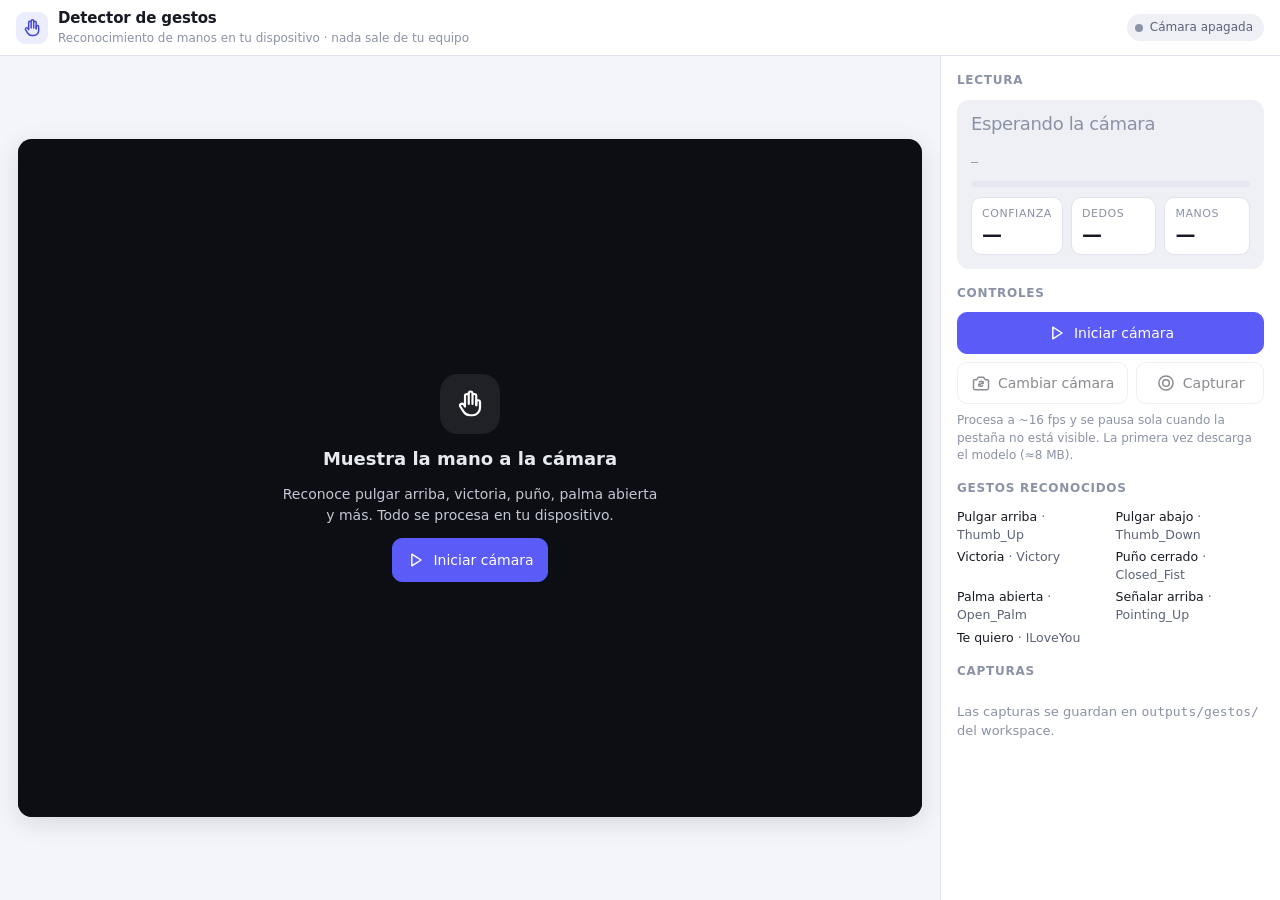
==== pixagent/miniapps/detector-gestos/index.html @ ebb4f2e2 "Mini apps integradas e interfaz de informes: estado intermedio (en desarrollo) Instantánea del traba" ====
<!doctype html>
<html lang="es">
<head>
<meta charset="utf-8">
<meta name="viewport" content="width=device-width, initial-scale=1, viewport-fit=cover">
<meta name="theme-color" content="#5b5bf7">
<title>Detector de gestos</title>
<link rel="stylesheet" href="app.css">
</head>
<body>
<svg width="0" height="0" style="position:absolute" aria-hidden="true">
  <defs>
    <symbol id="i-hand" viewBox="0 0 24 24"><path d="M8 13V5.5a1.5 1.5 0 0 1 3 0V12m0-7.5v-1a1.5 1.5 0 0 1 3 0V12m0-6.5a1.5 1.5 0 0 1 3 0V13"/><path d="M17 13v-2.5a1.5 1.5 0 0 1 3 0V15a6 6 0 0 1-6 6h-2a6 6 0 0 1-5-2.7L4.2 14a1.6 1.6 0 0 1 2.6-1.8L8 14"/></symbol>
    <symbol id="i-camera" viewBox="0 0 24 24"><path d="M4 8h3l2-3h6l2 3h3a1 1 0 0 1 1 1v9a2 2 0 0 1-2 2H5a2 2 0 0 1-2-2V9a1 1 0 0 1 1-1Z"/><circle cx="12" cy="13" r="3.5"/></symbol>
    <symbol id="i-camera-off" viewBox="0 0 24 24"><path d="M3 3l18 18"/><path d="M9.5 5h5l2 3h3a1 1 0 0 1 1 1v8M17 19H5a2 2 0 0 1-2-2V9a1 1 0 0 1 1-1h2"/><path d="M9.6 10.6a3.5 3.5 0 0 0 4.8 4.8"/></symbol>
    <symbol id="i-switch" viewBox="0 0 24 24"><path d="M4 8h3l2-3h6l2 3h3a1 1 0 0 1 1 1v9a2 2 0 0 1-2 2H5a2 2 0 0 1-2-2V9a1 1 0 0 1 1-1Z"/><path d="M9.5 13.5a2.5 2.5 0 0 0 4.3 1.7M14.5 12.5a2.5 2.5 0 0 0-4.3-1.7"/><path d="M14.5 10.5v2h-2M9.5 15.5v-2h2"/></symbol>
    <symbol id="i-snap" viewBox="0 0 24 24"><circle cx="12" cy="12" r="8.5"/><circle cx="12" cy="12" r="4"/></symbol>
    <symbol id="i-stop" viewBox="0 0 24 24"><rect x="6" y="6" width="12" height="12" rx="2"/></symbol>
    <symbol id="i-play" viewBox="0 0 24 24"><path d="M7 5v14l11-7z"/></symbol>
    <symbol id="i-pin" viewBox="0 0 24 24"><path d="M9 4h6l-1 6 3 3v2H7v-2l3-3z"/><path d="M12 15v6"/></symbol>
    <symbol id="i-open" viewBox="0 0 24 24"><path d="M14 4h6v6M20 4l-9 9"/><path d="M19 14v5a1 1 0 0 1-1 1H5a1 1 0 0 1-1-1V6a1 1 0 0 1 1-1h5"/></symbol>
    <symbol id="i-alert" viewBox="0 0 24 24"><path d="M12 4 2.5 20h19L12 4Z"/><path d="M12 10v4m0 3v.5"/></symbol>
    <symbol id="i-wifi-off" viewBox="0 0 24 24"><path d="M3 3l18 18"/><path d="M5 10.5a11 11 0 0 1 3.4-2.3M12 6a11 11 0 0 1 7 2.5M8.5 14a6 6 0 0 1 2.5-1.3M15.5 14a6 6 0 0 0-1.2-.8"/><circle cx="12" cy="18" r="1"/></symbol>
    <symbol id="i-pause" viewBox="0 0 24 24"><path d="M8 5v14M16 5v14"/></symbol>
    <symbol id="i-trash" viewBox="0 0 24 24"><path d="M4 7h16M9 7V4h6v3M6 7l1 13h10l1-13"/></symbol>
  </defs>
</svg>

<div id="app">
  <header class="topbar">
    <div class="brand">
      <span class="mark"><svg class="i"><use href="#i-hand"/></svg></span>
      <div><h1>Detector de gestos</h1><small>Reconocimiento de manos en tu dispositivo · nada sale de tu equipo</small></div>
    </div>
    <div class="status" id="status" data-s="idle"><span class="dot"></span><span class="txt" id="statusTxt">Cámara apagada</span></div>
  </header>

  <div class="main">
    <div class="stage-wrap">
      <div class="stage mirror" id="stage">
        <video id="video" playsinline muted autoplay></video>
        <canvas id="overlay"></canvas>
        <div class="hud" id="hud" hidden><span id="hudFps">— fps</span><span id="hudRes">—</span></div>
        <div class="gesture-pill" id="pill"></div>
        <div class="overlay" id="ov">
          <div class="box" id="ovBox"></div>
        </div>
      </div>
    </div>

    <aside class="side">
      <section class="block">
        <h2>Lectura</h2>
        <div class="reading">
          <div class="g none" id="gName">Esperando la cámara</div>
          <div class="raw" id="gRaw">—</div>
          <div class="meter" aria-hidden="true"><i id="gBar"></i></div>
          <div class="stats">
            <div class="stat"><div class="l">Confianza</div><div class="v" id="sConf">—</div></div>
            <div class="stat"><div class="l">Dedos</div><div class="v" id="sFingers">—</div></div>
            <div class="stat"><div class="l">Manos</div><div class="v" id="sHands">—</div></div>
          </div>
        </div>
      </section>

      <section class="block">
        <h2>Controles</h2>
        <div class="controls">
          <button class="btn primary span2" id="btnStart" type="button"><svg class="i"><use href="#i-play"/></svg> Iniciar cámara</button>
          <button class="btn" id="btnSwitch" type="button" disabled><svg class="i"><use href="#i-switch"/></svg> Cambiar cámara</button>
          <button class="btn" id="btnSnap" type="button" disabled><svg class="i"><use href="#i-snap"/></svg> Capturar</button>
        </div>
        <p class="hint" style="color:var(--text-3);font-size:12px;margin:8px 0 0">Procesa a ~16 fps y se pausa sola cuando la pestaña no está visible. La primera vez descarga el modelo (≈8 MB).</p>
      </section>

      <section class="block">
        <h2>Gestos reconocidos</h2>
        <div class="legend">
          <span><b>Pulgar arriba</b> · Thumb_Up</span><span><b>Pulgar abajo</b> · Thumb_Down</span>
          <span><b>Victoria</b> · Victory</span><span><b>Puño cerrado</b> · Closed_Fist</span>
          <span><b>Palma abierta</b> · Open_Palm</span><span><b>Señalar arriba</b> · Pointing_Up</span>
          <span><b>Te quiero</b> · ILoveYou</span>
        </div>
      </section>

      <section class="block">
        <h2>Capturas <span id="capCount" style="text-transform:none;letter-spacing:0;color:var(--text-2);font-weight:500"></span></h2>
        <div class="caps" id="caps"></div>
        <p class="caps-empty" id="capsEmpty">Las capturas se guardan en <code>outputs/gestos/</code> del workspace.</p>
      </section>
    </aside>
  </div>
</div>
<div class="toast" id="toast" role="status" aria-live="polite"></div>

<script src="/static/pixagent-sdk.js"></script>
<script src="app.js"></script>
</body>
</html>
---- pixagent/miniapps/detector-gestos/app.css ----
/* Detector de gestos — lenguaje visual compartido de las mini apps de PixAgent.
   Disposición: barra superior con estado · escenario de vídeo con superposición · panel lateral de lectura y capturas. */
:root {
  --bg: #f4f5fa; --surface: #ffffff; --surface-2: #eef0f6; --surface-3: #e4e7f0;
  --text: #171a24; --text-2: #5c6378; --text-3: #8b92a6;
  --border: #e0e3ec; --border-strong: #c9cdda;
  --accent: #5b5bf7; --accent-hover: #4a4ae0; --accent-soft: #ecedfe; --accent-text: #4343d8; --on-accent: #ffffff;
  --ok: #17923f; --ok-soft: #e3f6e9; --warn: #b26a00; --warn-soft: #fff3dd; --err: #d1343a; --err-soft: #fdeaea;
  --shadow-1: 0 1px 2px rgba(23, 26, 36, .05), 0 2px 8px rgba(23, 26, 36, .05);
  --shadow-2: 0 6px 24px rgba(23, 26, 36, .12);
  --r-sm: 8px; --r: 12px; --r-lg: 14px;
  --font: -apple-system, BlinkMacSystemFont, "Segoe UI Variable", "Segoe UI", Roboto, system-ui, sans-serif;
  --mono: ui-monospace, "SF Mono", "Cascadia Code", Menlo, Consolas, monospace;
  --focus: 0 0 0 3px rgba(91, 91, 247, .35);
  --paper-bg: #d9dce6;
  --safe-t: env(safe-area-inset-top, 0px); --safe-b: env(safe-area-inset-bottom, 0px);
  --safe-l: env(safe-area-inset-left, 0px); --safe-r: env(safe-area-inset-right, 0px);
  --dur: 150ms;
  color-scheme: light;
}
@media (prefers-color-scheme: dark) {
  :root:not([data-theme="light"]) {
    --bg: #0e1017; --surface: #161925; --surface-2: #1d2130; --surface-3: #262b3c;
    --text: #e7e9f1; --text-2: #a3a9bb; --text-3: #737a8e;
    --border: #2a2f40; --border-strong: #3b4157;
    --accent: #7c7cff; --accent-hover: #9393ff; --accent-soft: #232648; --accent-text: #a9a9ff; --on-accent: #ffffff;
    --ok: #3ccf6d; --ok-soft: #14301f; --warn: #f2b141; --warn-soft: #33270f; --err: #f2676c; --err-soft: #3a1a1c;
    --shadow-1: 0 1px 2px rgba(0, 0, 0, .3); --shadow-2: 0 8px 28px rgba(0, 0, 0, .45);
    --focus: 0 0 0 3px rgba(124, 124, 255, .45);
    --paper-bg: #0a0c12;
    color-scheme: dark;
  }
}
:root[data-theme="dark"] {
  --bg: #0e1017; --surface: #161925; --surface-2: #1d2130; --surface-3: #262b3c;
  --text: #e7e9f1; --text-2: #a3a9bb; --text-3: #737a8e;
  --border: #2a2f40; --border-strong: #3b4157;
  --accent: #7c7cff; --accent-hover: #9393ff; --accent-soft: #232648; --accent-text: #a9a9ff; --on-accent: #ffffff;
  --ok: #3ccf6d; --ok-soft: #14301f; --warn: #f2b141; --warn-soft: #33270f; --err: #f2676c; --err-soft: #3a1a1c;
  --shadow-1: 0 1px 2px rgba(0, 0, 0, .3); --shadow-2: 0 8px 28px rgba(0, 0, 0, .45);
  --focus: 0 0 0 3px rgba(124, 124, 255, .45);
  --paper-bg: #0a0c12;
  color-scheme: dark;
}

* { box-sizing: border-box; -webkit-tap-highlight-color: transparent; }
html, body { margin: 0; height: 100%; }
body {
  background: var(--bg); color: var(--text); font: 14px/1.45 var(--font);
  -webkit-text-size-adjust: 100%; overflow: hidden; overscroll-behavior: none;
}
button, input, select, textarea { font: inherit; color: inherit; }
button { cursor: pointer; }
[hidden] { display: none !important; }
svg.i { width: 20px; height: 20px; stroke: currentColor; fill: none; stroke-width: 1.75; stroke-linecap: round; stroke-linejoin: round; flex: none; }
svg.i.sm { width: 16px; height: 16px; }
:focus-visible { outline: none; box-shadow: var(--focus); }
.sr { position: absolute; width: 1px; height: 1px; overflow: hidden; clip: rect(0 0 0 0); white-space: nowrap; }
/* Botones */
.btn {
  display: inline-flex; align-items: center; justify-content: center; gap: 7px; min-height: 38px; padding: 8px 13px;
  border-radius: 10px; border: 1px solid var(--border); background: var(--surface); color: var(--text); font-weight: 500;
  text-decoration: none; touch-action: manipulation; white-space: nowrap; transition: background var(--dur), border-color var(--dur), color var(--dur), transform var(--dur);
}
.btn:hover { border-color: var(--border-strong); background: var(--surface-2); }
.btn:active { transform: translateY(1px); }
.btn:disabled { opacity: .5; pointer-events: none; }
.btn.primary { background: var(--accent); border-color: var(--accent); color: var(--on-accent); }
.btn.primary:hover { background: var(--accent-hover); border-color: var(--accent-hover); }
.btn.soft { background: var(--accent-soft); border-color: transparent; color: var(--accent-text); }
.btn.soft:hover { background: var(--accent-soft); filter: brightness(.97); }
.btn.ghost { border-color: transparent; background: transparent; color: var(--text-2); }
.btn.ghost:hover { background: var(--surface-2); color: var(--text); }
.btn.icon { padding: 0; width: 38px; }
.btn.sm { min-height: 32px; padding: 5px 10px; font-size: 13px; border-radius: 8px; }
.btn.sm.icon { width: 32px; }
.btn.danger:hover { color: var(--err); border-color: var(--err); }
.btn.block { width: 100%; }

/* Campos */
.field { display: flex; flex-direction: column; gap: 5px; min-width: 0; }
.field > label, .lbl { font-size: 12px; font-weight: 500; color: var(--text-2); }
.inp, .sel, textarea.inp {
  width: 100%; min-height: 38px; padding: 7px 10px; border-radius: 9px; border: 1px solid var(--border);
  background: var(--surface); color: var(--text); transition: border-color var(--dur), box-shadow var(--dur);
}
.inp:focus, .sel:focus, textarea.inp:focus { outline: none; border-color: var(--accent); box-shadow: var(--focus); }
.inp::placeholder { color: var(--text-3); }
.sel { appearance: none; -webkit-appearance: none; padding-right: 30px;
  background-image: url("data:image/svg+xml,%3Csvg xmlns='http://www.w3.org/2000/svg' width='16' height='16' viewBox='0 0 24 24' fill='none' stroke='%238b92a6' stroke-width='2' stroke-linecap='round' stroke-linejoin='round'%3E%3Cpath d='m6 9 6 6 6-6'/%3E%3C/svg%3E");
  background-repeat: no-repeat; background-position: right 9px center; }
.row { display: grid; grid-template-columns: 1fr 1fr; gap: 10px; }
.row.three { grid-template-columns: 1fr 1fr 1fr; }
.stack { display: flex; flex-direction: column; gap: 10px; }

/* Segmentos */
.seg { display: inline-flex; width: 100%; border: 1px solid var(--border); border-radius: 9px; overflow: hidden; background: var(--surface); }
.seg button { flex: 1; min-height: 36px; border: 0; background: transparent; color: var(--text-2); font-weight: 500; padding: 0 8px; border-right: 1px solid var(--border); transition: background var(--dur), color var(--dur); }
.seg button:last-child { border-right: 0; }
.seg button[aria-pressed="true"] { background: var(--accent-soft); color: var(--accent-text); }
.seg button:focus-visible { box-shadow: inset var(--focus); }
/* Interruptor */
.switch { display: flex; align-items: center; justify-content: space-between; gap: 10px; min-height: 38px; }
.switch input { position: absolute; opacity: 0; width: 0; height: 0; }
.switch .track { width: 40px; height: 24px; border-radius: 999px; background: var(--border-strong); position: relative; transition: background var(--dur); flex: none; }
.switch .track::after { content: ""; position: absolute; top: 3px; left: 3px; width: 18px; height: 18px; border-radius: 50%; background: #fff; transition: transform var(--dur); box-shadow: 0 1px 2px rgba(0,0,0,.25); }
.switch input:checked + .track { background: var(--accent); }
.switch input:checked + .track::after { transform: translateX(16px); }
.switch input:focus-visible + .track { box-shadow: var(--focus); }
/* ---- Resultado / avisos ---- */
.notice { border-radius: var(--r); padding: 12px 14px; font-size: 13px; display: flex; gap: 10px; align-items: flex-start; border: 1px solid var(--border); background: var(--surface-2); }
.notice.ok { background: var(--ok-soft); border-color: transparent; color: var(--text); }
.notice.err { background: var(--err-soft); border-color: transparent; }
.notice.err svg { color: var(--err); }
.notice.ok svg { color: var(--ok); }
.notice .body { flex: 1; min-width: 0; }
.notice .body b { display: block; margin-bottom: 2px; }
.notice .body .acts { display: flex; gap: 8px; flex-wrap: wrap; margin-top: 10px; }
.notice .close { border: 0; background: transparent; color: var(--text-3); padding: 2px; display: grid; place-items: center; }
.spin { width: 18px; height: 18px; border: 2px solid var(--border-strong); border-top-color: var(--accent); border-radius: 50%; animation: spin .8s linear infinite; flex: none; }
@keyframes spin { to { transform: rotate(360deg); } }
/* ---- Toast ---- */
.toast { position: fixed; left: 50%; bottom: calc(20px + var(--safe-b)); transform: translateX(-50%) translateY(20px); opacity: 0; background: var(--text); color: var(--bg); padding: 10px 16px; border-radius: 10px; font-size: 13px; box-shadow: var(--shadow-2); transition: opacity var(--dur), transform var(--dur); pointer-events: none; z-index: 50; max-width: calc(100vw - 32px); }
.toast.show { opacity: 1; transform: translateX(-50%) translateY(0); }

/* ---- Detector de gestos: estructura ---- */
#app { display: grid; grid-template-rows: auto 1fr; height: 100%; height: 100dvh; padding-top: var(--safe-t); }
.topbar {
  display: flex; align-items: center; gap: 10px; min-height: 54px;
  padding: 8px max(16px, var(--safe-r)) 8px max(16px, var(--safe-l));
  background: var(--surface); border-bottom: 1px solid var(--border);
}
.brand { display: flex; align-items: center; gap: 10px; min-width: 0; flex: 1; }
.brand .mark { width: 32px; height: 32px; border-radius: 9px; background: var(--accent-soft); color: var(--accent-text); display: grid; place-items: center; flex: none; }
.brand h1 { font-size: 15px; font-weight: 600; margin: 0; letter-spacing: -.01em; white-space: nowrap; }
.brand small { display: block; color: var(--text-3); font-size: 12px; font-weight: 400; white-space: nowrap; overflow: hidden; text-overflow: ellipsis; }
.status { display: inline-flex; align-items: center; gap: 7px; font-size: 12px; color: var(--text-2); background: var(--surface-2); border-radius: 999px; padding: 5px 11px 5px 8px; white-space: nowrap; }
.status .dot { width: 8px; height: 8px; border-radius: 50%; background: var(--text-3); }
.status[data-s="live"] .dot { background: var(--ok); box-shadow: 0 0 0 3px var(--ok-soft); }
.status[data-s="loading"] .dot { background: var(--warn); animation: pulse 1s infinite; }
.status[data-s="error"] .dot { background: var(--err); }
.status[data-s="paused"] .dot { background: var(--warn); }
@keyframes pulse { 50% { opacity: .35; } }

.main { display: grid; grid-template-columns: minmax(0, 1fr) 340px; min-height: 0; }
.stage-wrap { min-width: 0; min-height: 0; display: flex; align-items: center; justify-content: center; padding: 18px max(18px, var(--safe-l)) 18px max(18px, var(--safe-l)); background: var(--bg); position: relative; }
.stage { position: relative; width: 100%; max-width: 100%; max-height: 100%; aspect-ratio: 4 / 3; background: #0c0e14; border-radius: var(--r-lg); overflow: hidden; box-shadow: var(--shadow-2); }
.stage video, .stage canvas { position: absolute; inset: 0; width: 100%; height: 100%; object-fit: cover; }
.stage.mirror video, .stage.mirror canvas { transform: scaleX(-1); }
.stage .hud { position: absolute; left: 12px; top: 12px; display: flex; gap: 6px; flex-wrap: wrap; }
.stage .hud span { background: rgba(12, 14, 20, .62); color: #fff; font-size: 12px; padding: 4px 9px; border-radius: 999px; backdrop-filter: blur(6px); -webkit-backdrop-filter: blur(6px); font-variant-numeric: tabular-nums; }
.stage .gesture-pill { position: absolute; left: 50%; bottom: 14px; transform: translateX(-50%); background: rgba(12, 14, 20, .7); color: #fff; padding: 8px 16px; border-radius: 999px; font-weight: 600; font-size: 16px; white-space: nowrap; backdrop-filter: blur(6px); -webkit-backdrop-filter: blur(6px); transition: opacity var(--dur); display: none; }
.stage .gesture-pill.show { display: block; }

/* Capa de estado centrada */
.overlay { position: absolute; inset: 0; display: grid; place-items: center; padding: 20px; text-align: center; color: #e7e9f1; background: linear-gradient(180deg, rgba(12,14,20,.55), rgba(12,14,20,.85)); }
.overlay .box { max-width: 380px; display: flex; flex-direction: column; align-items: center; gap: 12px; }
.overlay .ico { width: 60px; height: 60px; border-radius: 18px; background: rgba(255,255,255,.08); display: grid; place-items: center; color: #fff; }
.overlay .ico.err { color: #ff8a8e; }
.overlay h2 { margin: 0; font-size: 18px; font-weight: 600; text-wrap: balance; }
.overlay p { margin: 0; font-size: 14px; color: #c3c7d4; line-height: 1.5; }
.overlay .btn { min-height: 44px; }
.overlay .btn.primary { background: var(--accent); border-color: var(--accent); color: #fff; }
.overlay .btn.light { background: rgba(255,255,255,.12); border-color: transparent; color: #fff; }
.overlay .btn.light:hover { background: rgba(255,255,255,.2); }
.overlay .spin { width: 28px; height: 28px; border-color: rgba(255,255,255,.25); border-top-color: #fff; }

/* Panel lateral */
.side { border-left: 1px solid var(--border); background: var(--surface); overflow-y: auto; -webkit-overflow-scrolling: touch; padding: 16px max(16px, var(--safe-r)) calc(16px + var(--safe-b)) 16px; display: flex; flex-direction: column; gap: 16px; min-height: 0; }
.block > h2 { font-size: 12px; text-transform: uppercase; letter-spacing: .06em; color: var(--text-3); font-weight: 600; margin: 0 0 10px; }
.reading { background: var(--surface-2); border-radius: var(--r); padding: 14px; display: flex; flex-direction: column; gap: 10px; }
.reading .g { font-size: 26px; font-weight: 700; letter-spacing: -.02em; line-height: 1.1; min-height: 30px; }
.reading .g.none { color: var(--text-3); font-weight: 500; font-size: 18px; }
.reading .raw { color: var(--text-3); font-size: 12px; font-family: var(--mono); }
.meter { height: 6px; border-radius: 999px; background: var(--surface-3); overflow: hidden; }
.meter > i { display: block; height: 100%; width: 0; background: var(--accent); border-radius: 999px; transition: width 120ms linear; }
.stats { display: grid; grid-template-columns: 1fr 1fr 1fr; gap: 8px; }
.stat { background: var(--surface); border: 1px solid var(--border); border-radius: 10px; padding: 8px 10px; }
.stat .l { font-size: 11px; color: var(--text-3); text-transform: uppercase; letter-spacing: .05em; }
.stat .v { font-size: 20px; font-weight: 600; font-variant-numeric: tabular-nums; line-height: 1.2; }
.stat .v small { font-size: 12px; color: var(--text-3); font-weight: 500; }
.controls { display: grid; grid-template-columns: 1fr 1fr; gap: 8px; }
.controls .btn { min-height: 42px; }
.controls .span2 { grid-column: span 2; }
.legend { display: grid; grid-template-columns: 1fr 1fr; gap: 4px 10px; font-size: 12.5px; color: var(--text-2); }
.legend span b { color: var(--text); font-weight: 500; }
.caps { display: grid; grid-template-columns: 1fr 1fr; gap: 8px; }
.cap { border: 1px solid var(--border); border-radius: 10px; overflow: hidden; background: var(--surface); display: flex; flex-direction: column; }
.cap img { width: 100%; aspect-ratio: 4 / 3; object-fit: cover; display: block; background: var(--surface-2); max-width: 100%; }
.cap .acts { display: flex; }
.cap .acts a, .cap .acts button { flex: 1; min-height: 34px; border: 0; background: transparent; color: var(--text-2); display: grid; place-items: center; text-decoration: none; border-right: 1px solid var(--border); }
.cap .acts > :last-child { border-right: 0; }
.cap .acts a:hover, .cap .acts button:hover { background: var(--surface-2); color: var(--text); }
.caps-empty { color: var(--text-3); font-size: 13px; }

/* Responsive */
@media (max-width: 900px) {
  body { font-size: 15px; }
  .topbar .status .txt { display: none; }
  .brand small { display: none; }
  .main { grid-template-columns: 1fr; grid-template-rows: auto 1fr; overflow-y: auto; -webkit-overflow-scrolling: touch; display: block; }
  .stage-wrap { padding: 12px max(12px, var(--safe-r)) 0 max(12px, var(--safe-l)); display: block; }
  .stage { aspect-ratio: 3 / 4; max-height: 62vh; max-height: 62dvh; margin: 0 auto; }
  .side { border-left: 0; padding-top: 14px; }
  .stage .gesture-pill { bottom: 12px; font-size: 15px; }
}
@media (prefers-reduced-motion: reduce) { *, *::before, *::after { transition-duration: 0ms !important; animation-duration: 0ms !important; } }
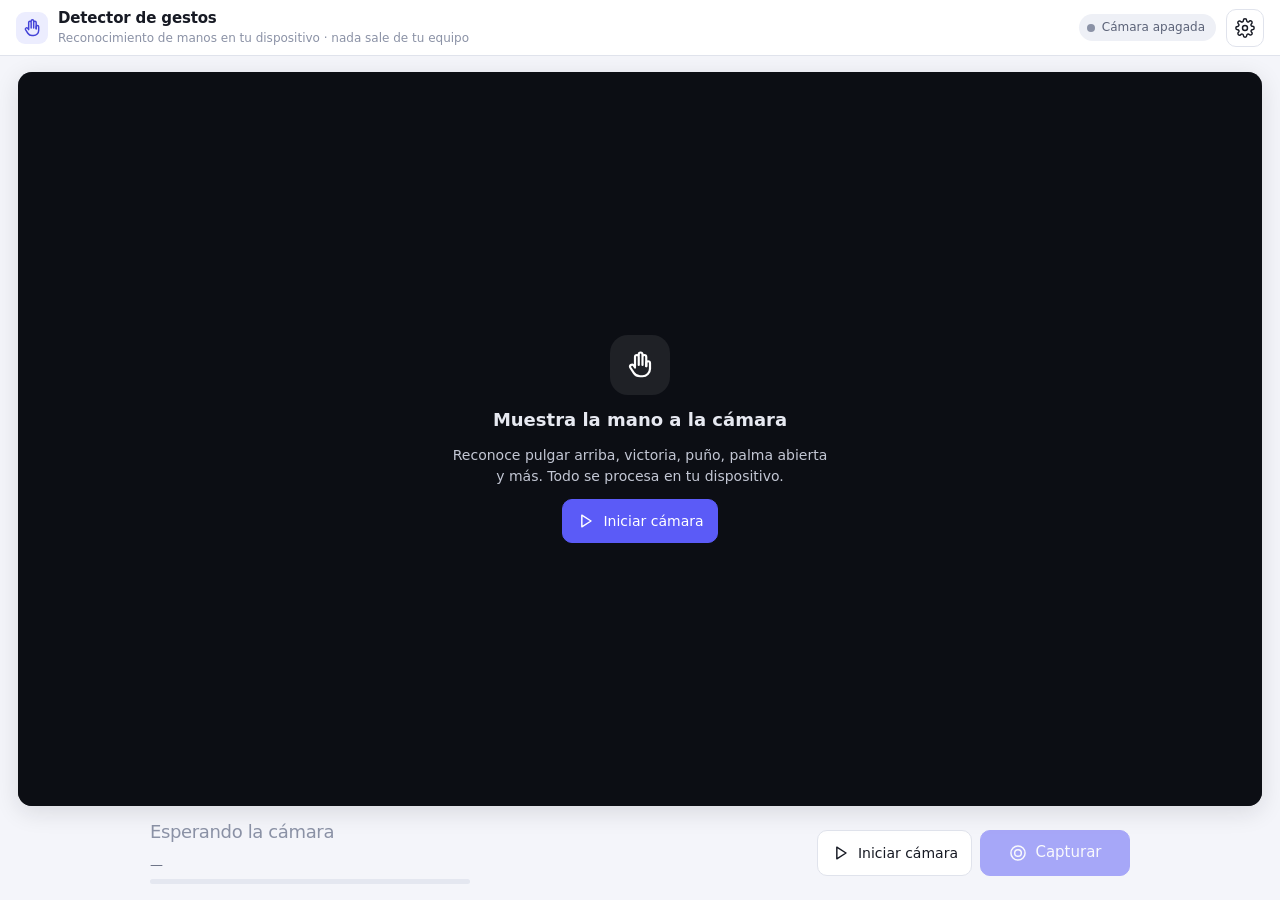
==== commit 925850cc: "Interfaces (simplificación, táctil/ratón y mini apps de IA local): estado intermedio en desarrollo C" ====
--- a/pixagent/miniapps/detector-gestos/index.html
+++ b/pixagent/miniapps/detector-gestos/index.html
@@ -23,6 +23,9 @@
     <symbol id="i-wifi-off" viewBox="0 0 24 24"><path d="M3 3l18 18"/><path d="M5 10.5a11 11 0 0 1 3.4-2.3M12 6a11 11 0 0 1 7 2.5M8.5 14a6 6 0 0 1 2.5-1.3M15.5 14a6 6 0 0 0-1.2-.8"/><circle cx="12" cy="18" r="1"/></symbol>
     <symbol id="i-pause" viewBox="0 0 24 24"><path d="M8 5v14M16 5v14"/></symbol>
     <symbol id="i-trash" viewBox="0 0 24 24"><path d="M4 7h16M9 7V4h6v3M6 7l1 13h10l1-13"/></symbol>
+    <symbol id="i-gear" viewBox="0 0 24 24"><circle cx="12" cy="12" r="3"/><path d="M19.4 15a1.7 1.7 0 0 0 .3 1.8l.1.1a2 2 0 1 1-2.8 2.8l-.1-.1a1.7 1.7 0 0 0-1.8-.3 1.7 1.7 0 0 0-1 1.5V21a2 2 0 1 1-4 0v-.1a1.7 1.7 0 0 0-1.1-1.5 1.7 1.7 0 0 0-1.8.3l-.1.1a2 2 0 1 1-2.8-2.8l.1-.1a1.7 1.7 0 0 0 .3-1.8 1.7 1.7 0 0 0-1.5-1H3a2 2 0 1 1 0-4h.1a1.7 1.7 0 0 0 1.5-1.1 1.7 1.7 0 0 0-.3-1.8l-.1-.1a2 2 0 1 1 2.8-2.8l.1.1a1.7 1.7 0 0 0 1.8.3H9a1.7 1.7 0 0 0 1-1.5V3a2 2 0 1 1 4 0v.1a1.7 1.7 0 0 0 1 1.5 1.7 1.7 0 0 0 1.8-.3l.1-.1a2 2 0 1 1 2.8 2.8l-.1.1a1.7 1.7 0 0 0-.3 1.8V9a1.7 1.7 0 0 0 1.5 1H21a2 2 0 1 1 0 4h-.1a1.7 1.7 0 0 0-1.5 1Z"/></symbol>
+    <symbol id="i-mirror" viewBox="0 0 24 24"><path d="M12 3v18"/><path d="M8 7 3 12l5 5V7zM16 7l5 5-5 5V7z"/></symbol>
+    <symbol id="i-stats" viewBox="0 0 24 24"><path d="M4 20V10M10 20V4M16 20v-7M22 20H2"/></symbol>
   </defs>
 </svg>
 
@@ -33,6 +36,22 @@
       <div><h1>Detector de gestos</h1><small>Reconocimiento de manos en tu dispositivo · nada sale de tu equipo</small></div>
     </div>
     <div class="status" id="status" data-s="idle"><span class="dot"></span><span class="txt" id="statusTxt">Cámara apagada</span></div>
+    <details class="menu" id="settings">
+      <summary class="btn icon" aria-label="Ajustes" title="Ajustes: cámara, espejo, estadísticas"><svg class="i"><use href="#i-gear"/></svg></summary>
+      <div class="menu-list">
+        <button class="menu-item" id="btnSwitch" type="button" disabled><svg class="i"><use href="#i-switch"/></svg><span>Cambiar cámara</span><small>Frontal ↔ trasera · tecla <kbd>C</kbd></small></button>
+        <label class="menu-item switch-row"><svg class="i"><use href="#i-mirror"/></svg><span>Espejo</span><input type="checkbox" id="optMirror" checked><span class="track"></span></label>
+        <label class="menu-item switch-row"><svg class="i"><use href="#i-stats"/></svg><span>Estadísticas</span><input type="checkbox" id="optStats"><span class="track"></span></label>
+        <div class="menu-sep"></div>
+        <div class="menu-static">
+          <b>Gestos reconocidos</b>
+          <div class="legend">
+            <span>Pulgar arriba</span><span>Pulgar abajo</span><span>Victoria</span><span>Puño cerrado</span><span>Palma abierta</span><span>Señalar arriba</span><span>Te quiero</span>
+          </div>
+          <p>Procesa a ~16 fps y se pausa sola cuando la pestaña no está visible. La primera vez descarga el modelo (≈8 MB). Atajos: <kbd>Espacio</kbd> capturar · <kbd>C</kbd> cambiar cámara · <kbd>Esc</kbd> cerrar.</p>
+        </div>
+      </div>
+    </details>
   </header>
 
   <div class="main">
@@ -48,47 +67,28 @@
       </div>
     </div>
 
-    <aside class="side">
-      <section class="block">
-        <h2>Lectura</h2>
-        <div class="reading">
-          <div class="g none" id="gName">Esperando la cámara</div>
-          <div class="raw" id="gRaw">—</div>
-          <div class="meter" aria-hidden="true"><i id="gBar"></i></div>
-          <div class="stats">
-            <div class="stat"><div class="l">Confianza</div><div class="v" id="sConf">—</div></div>
-            <div class="stat"><div class="l">Dedos</div><div class="v" id="sFingers">—</div></div>
-            <div class="stat"><div class="l">Manos</div><div class="v" id="sHands">—</div></div>
-          </div>
-        </div>
-      </section>
+    <div class="bar">
+      <div class="reading">
+        <div class="g none" id="gName">Esperando la cámara</div>
+        <div class="sub"><span id="gFingers">—</span><span class="raw" id="gRaw"></span></div>
+        <div class="meter" aria-hidden="true"><i id="gBar"></i></div>
+      </div>
+      <div class="stats" id="stats" hidden>
+        <div class="stat"><div class="l">Confianza</div><div class="v" id="sConf">—</div></div>
+        <div class="stat"><div class="l">Dedos</div><div class="v" id="sFingers">—</div></div>
+        <div class="stat"><div class="l">Manos</div><div class="v" id="sHands">—</div></div>
+      </div>
+      <div class="controls">
+        <button class="btn" id="btnStart" type="button" title="Iniciar o detener la cámara"><svg class="i"><use href="#i-play"/></svg><span>Iniciar cámara</span></button>
+        <button class="btn primary snap" id="btnSnap" type="button" disabled title="Capturar el fotograma (Espacio)"><svg class="i"><use href="#i-snap"/></svg><span>Capturar</span></button>
+      </div>
+    </div>
 
-      <section class="block">
-        <h2>Controles</h2>
-        <div class="controls">
-          <button class="btn primary span2" id="btnStart" type="button"><svg class="i"><use href="#i-play"/></svg> Iniciar cámara</button>
-          <button class="btn" id="btnSwitch" type="button" disabled><svg class="i"><use href="#i-switch"/></svg> Cambiar cámara</button>
-          <button class="btn" id="btnSnap" type="button" disabled><svg class="i"><use href="#i-snap"/></svg> Capturar</button>
-        </div>
-        <p class="hint" style="color:var(--text-3);font-size:12px;margin:8px 0 0">Procesa a ~16 fps y se pausa sola cuando la pestaña no está visible. La primera vez descarga el modelo (≈8 MB).</p>
-      </section>
-
-      <section class="block">
-        <h2>Gestos reconocidos</h2>
-        <div class="legend">
-          <span><b>Pulgar arriba</b> · Thumb_Up</span><span><b>Pulgar abajo</b> · Thumb_Down</span>
-          <span><b>Victoria</b> · Victory</span><span><b>Puño cerrado</b> · Closed_Fist</span>
-          <span><b>Palma abierta</b> · Open_Palm</span><span><b>Señalar arriba</b> · Pointing_Up</span>
-          <span><b>Te quiero</b> · ILoveYou</span>
-        </div>
-      </section>
-
-      <section class="block">
-        <h2>Capturas <span id="capCount" style="text-transform:none;letter-spacing:0;color:var(--text-2);font-weight:500"></span></h2>
-        <div class="caps" id="caps"></div>
-        <p class="caps-empty" id="capsEmpty">Las capturas se guardan en <code>outputs/gestos/</code> del workspace.</p>
-      </section>
-    </aside>
+    <section class="caps-block" id="capsBlock" hidden>
+      <h2>Capturas <span id="capCount"></span></h2>
+      <div class="caps" id="caps"></div>
+      <p class="caps-empty" id="capsEmpty">Las capturas se guardan en <code>outputs/gestos/</code> del workspace.</p>
+    </section>
   </div>
 </div>
 <div class="toast" id="toast" role="status" aria-live="polite"></div>
--- a/pixagent/miniapps/detector-gestos/app.css
+++ b/pixagent/miniapps/detector-gestos/app.css
@@ -142,8 +142,33 @@
 .status[data-s="paused"] .dot { background: var(--warn); }
 @keyframes pulse { 50% { opacity: .35; } }
 
-.main { display: grid; grid-template-columns: minmax(0, 1fr) 340px; min-height: 0; }
-.stage-wrap { min-width: 0; min-height: 0; display: flex; align-items: center; justify-content: center; padding: 18px max(18px, var(--safe-l)) 18px max(18px, var(--safe-l)); background: var(--bg); position: relative; }
+/* Menú de ajustes */
+.menu { position: relative; }
+.menu > summary { list-style: none; cursor: pointer; }
+.menu > summary::-webkit-details-marker { display: none; }
+.menu[open] > summary.btn { background: var(--surface-2); border-color: var(--border-strong); }
+.menu-list { position: absolute; right: 0; top: calc(100% + 6px); width: min(320px, calc(100vw - 32px)); background: var(--surface); border: 1px solid var(--border); border-radius: var(--r); box-shadow: var(--shadow-2); padding: 6px; z-index: 40; display: grid; gap: 2px; max-height: 80vh; overflow-y: auto; }
+.menu-item { display: grid; grid-template-columns: 20px 1fr auto; column-gap: 10px; align-items: center; text-align: left; width: 100%; border: 0; background: transparent; color: var(--text); border-radius: 8px; padding: 8px 10px; min-height: 44px; font-weight: 500; cursor: pointer; }
+.menu-item svg { grid-row: span 2; }
+.menu-item small { grid-column: 2; font-weight: 400; font-size: 11.5px; color: var(--text-3); }
+.menu-item:hover { background: var(--surface-2); }
+.menu-item:disabled { opacity: .5; cursor: default; }
+.menu-item:disabled:hover { background: transparent; }
+.menu-item.switch-row { position: relative; }
+.menu-item.switch-row input { position: absolute; opacity: 0; width: 0; height: 0; }
+.menu-item.switch-row .track { grid-column: 3; width: 40px; height: 24px; border-radius: 999px; background: var(--border-strong); position: relative; transition: background var(--dur); }
+.menu-item.switch-row .track::after { content: ""; position: absolute; top: 3px; left: 3px; width: 18px; height: 18px; border-radius: 50%; background: #fff; transition: transform var(--dur); box-shadow: 0 1px 2px rgba(0,0,0,.25); }
+.menu-item.switch-row input:checked ~ .track { background: var(--accent); }
+.menu-item.switch-row input:checked ~ .track::after { transform: translateX(16px); }
+.menu-item.switch-row input:focus-visible ~ .track { box-shadow: var(--focus); }
+.menu-sep { height: 1px; background: var(--border); margin: 4px 2px; }
+.menu-static { padding: 6px 10px 8px; font-size: 12.5px; color: var(--text-2); }
+.menu-static b { display: block; color: var(--text); font-weight: 600; margin-bottom: 6px; }
+.menu-static p { margin: 8px 0 0; line-height: 1.5; }
+kbd { font: 11px var(--mono); background: var(--surface-2); border: 1px solid var(--border-strong); border-bottom-width: 2px; border-radius: 5px; padding: 0 5px; }
+
+.main { display: flex; flex-direction: column; min-height: 0; overflow-y: auto; -webkit-overflow-scrolling: touch; padding: 0 max(18px, var(--safe-r)) calc(16px + var(--safe-b)) max(18px, var(--safe-l)); }
+.stage-wrap { flex: 1; min-height: 0; display: flex; align-items: center; justify-content: center; padding: 16px 0 12px; position: relative; }
 .stage { position: relative; width: 100%; max-width: 100%; max-height: 100%; aspect-ratio: 4 / 3; background: #0c0e14; border-radius: var(--r-lg); overflow: hidden; box-shadow: var(--shadow-2); }
 .stage video, .stage canvas { position: absolute; inset: 0; width: 100%; height: 100%; object-fit: cover; }
 .stage.mirror video, .stage.mirror canvas { transform: scaleX(-1); }
@@ -165,30 +190,32 @@
 .overlay .btn.light:hover { background: rgba(255,255,255,.2); }
 .overlay .spin { width: 28px; height: 28px; border-color: rgba(255,255,255,.25); border-top-color: #fff; }
 
-/* Panel lateral */
-.side { border-left: 1px solid var(--border); background: var(--surface); overflow-y: auto; -webkit-overflow-scrolling: touch; padding: 16px max(16px, var(--safe-r)) calc(16px + var(--safe-b)) 16px; display: flex; flex-direction: column; gap: 16px; min-height: 0; }
-.block > h2 { font-size: 12px; text-transform: uppercase; letter-spacing: .06em; color: var(--text-3); font-weight: 600; margin: 0 0 10px; }
-.reading { background: var(--surface-2); border-radius: var(--r); padding: 14px; display: flex; flex-direction: column; gap: 10px; }
-.reading .g { font-size: 26px; font-weight: 700; letter-spacing: -.02em; line-height: 1.1; min-height: 30px; }
+/* Barra de lectura y controles */
+.bar { flex: none; display: grid; grid-template-columns: minmax(0, 1fr) auto; gap: 12px 18px; align-items: center; width: 100%; max-width: 980px; margin: 0 auto; padding: 4px 0 0; }
+.reading { min-width: 0; display: flex; flex-direction: column; gap: 4px; }
+.reading .g { font-size: 26px; font-weight: 700; letter-spacing: -.02em; line-height: 1.1; min-height: 30px; white-space: nowrap; overflow: hidden; text-overflow: ellipsis; }
 .reading .g.none { color: var(--text-3); font-weight: 500; font-size: 18px; }
+.reading .sub { display: flex; gap: 10px; align-items: baseline; color: var(--text-2); font-size: 13px; }
 .reading .raw { color: var(--text-3); font-size: 12px; font-family: var(--mono); }
-.meter { height: 6px; border-radius: 999px; background: var(--surface-3); overflow: hidden; }
+.meter { height: 5px; border-radius: 999px; background: var(--surface-3); overflow: hidden; max-width: 320px; }
 .meter > i { display: block; height: 100%; width: 0; background: var(--accent); border-radius: 999px; transition: width 120ms linear; }
-.stats { display: grid; grid-template-columns: 1fr 1fr 1fr; gap: 8px; }
+.stats { grid-column: 1 / -1; display: grid; grid-template-columns: repeat(3, minmax(0, 1fr)); gap: 8px; max-width: 420px; }
 .stat { background: var(--surface); border: 1px solid var(--border); border-radius: 10px; padding: 8px 10px; }
 .stat .l { font-size: 11px; color: var(--text-3); text-transform: uppercase; letter-spacing: .05em; }
 .stat .v { font-size: 20px; font-weight: 600; font-variant-numeric: tabular-nums; line-height: 1.2; }
 .stat .v small { font-size: 12px; color: var(--text-3); font-weight: 500; }
-.controls { display: grid; grid-template-columns: 1fr 1fr; gap: 8px; }
-.controls .btn { min-height: 42px; }
-.controls .span2 { grid-column: span 2; }
-.legend { display: grid; grid-template-columns: 1fr 1fr; gap: 4px 10px; font-size: 12.5px; color: var(--text-2); }
-.legend span b { color: var(--text); font-weight: 500; }
-.caps { display: grid; grid-template-columns: 1fr 1fr; gap: 8px; }
+.controls { display: flex; gap: 8px; align-items: center; }
+.controls .btn { min-height: 46px; }
+.controls .snap { min-width: 150px; font-size: 15px; }
+.caps-block { width: 100%; max-width: 980px; margin: 18px auto 0; flex: none; }
+.caps-block > h2 { font-size: 12px; text-transform: uppercase; letter-spacing: .06em; color: var(--text-3); font-weight: 600; margin: 0 0 10px; }
+.caps-block > h2 span { text-transform: none; letter-spacing: 0; color: var(--text-2); font-weight: 500; }
+.legend { display: grid; grid-template-columns: 1fr 1fr; gap: 3px 10px; font-size: 12.5px; color: var(--text-2); }
+.caps { display: grid; grid-template-columns: repeat(auto-fill, minmax(150px, 1fr)); gap: 8px; }
 .cap { border: 1px solid var(--border); border-radius: 10px; overflow: hidden; background: var(--surface); display: flex; flex-direction: column; }
 .cap img { width: 100%; aspect-ratio: 4 / 3; object-fit: cover; display: block; background: var(--surface-2); max-width: 100%; }
 .cap .acts { display: flex; }
-.cap .acts a, .cap .acts button { flex: 1; min-height: 34px; border: 0; background: transparent; color: var(--text-2); display: grid; place-items: center; text-decoration: none; border-right: 1px solid var(--border); }
+.cap .acts a, .cap .acts button { flex: 1; min-height: 40px; border: 0; background: transparent; color: var(--text-2); display: grid; place-items: center; text-decoration: none; border-right: 1px solid var(--border); cursor: pointer; }
 .cap .acts > :last-child { border-right: 0; }
 .cap .acts a:hover, .cap .acts button:hover { background: var(--surface-2); color: var(--text); }
 .caps-empty { color: var(--text-3); font-size: 13px; }
@@ -198,10 +225,15 @@
   body { font-size: 15px; }
   .topbar .status .txt { display: none; }
   .brand small { display: none; }
-  .main { grid-template-columns: 1fr; grid-template-rows: auto 1fr; overflow-y: auto; -webkit-overflow-scrolling: touch; display: block; }
-  .stage-wrap { padding: 12px max(12px, var(--safe-r)) 0 max(12px, var(--safe-l)); display: block; }
-  .stage { aspect-ratio: 3 / 4; max-height: 62vh; max-height: 62dvh; margin: 0 auto; }
-  .side { border-left: 0; padding-top: 14px; }
+  .main { padding: 0 max(12px, var(--safe-r)) calc(12px + var(--safe-b)) max(12px, var(--safe-l)); }
+  .stage-wrap { flex: none; display: block; padding: 12px 0 10px; }
+  .stage { aspect-ratio: 3 / 4; max-height: 58vh; max-height: 58dvh; margin: 0 auto; }
   .stage .gesture-pill { bottom: 12px; font-size: 15px; }
-}
+  .bar { grid-template-columns: 1fr; gap: 10px; }
+  .controls { display: grid; grid-template-columns: auto 1fr; }
+  .controls .btn { min-height: 48px; }
+  .controls .snap { min-width: 0; }
+  .caps-block { margin-top: 14px; }
+}
+@media (hover: none) and (pointer: coarse) { .btn { min-height: 44px; } }
 @media (prefers-reduced-motion: reduce) { *, *::before, *::after { transition-duration: 0ms !important; animation-duration: 0ms !important; } }
